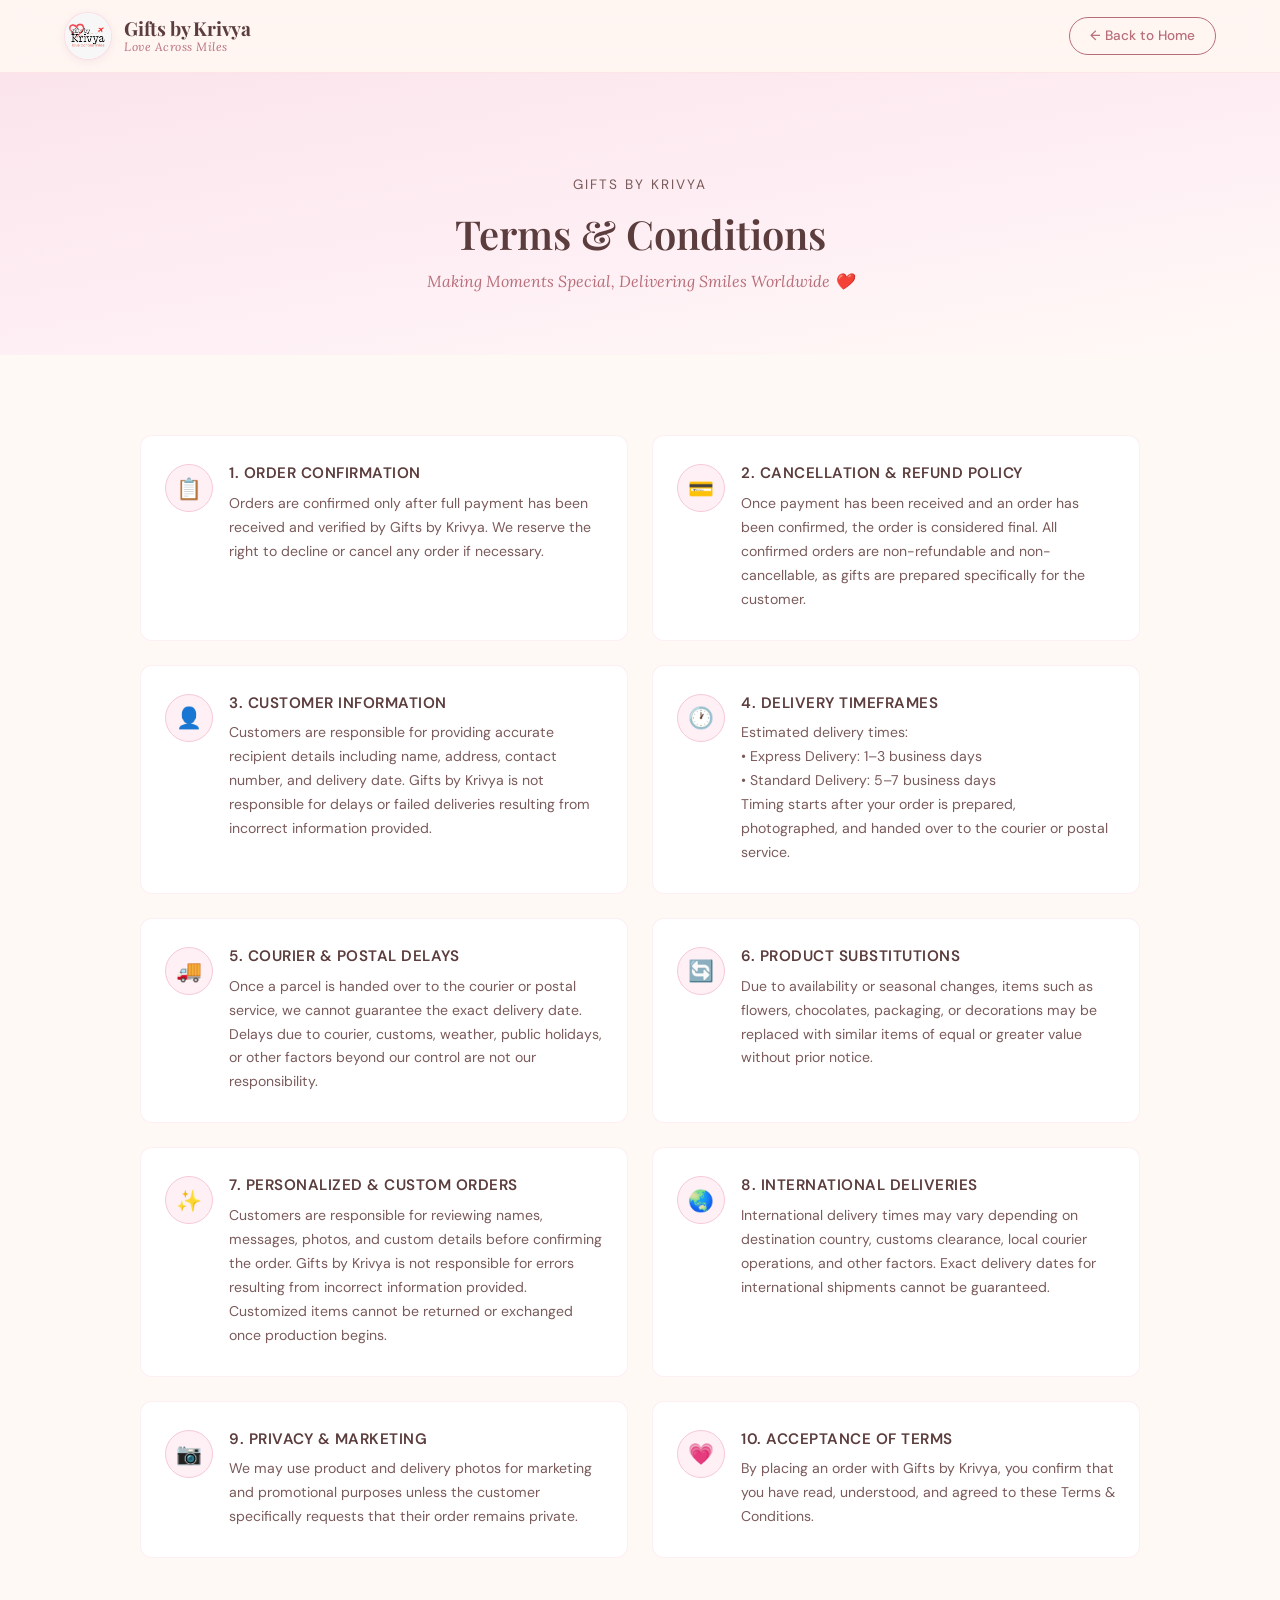
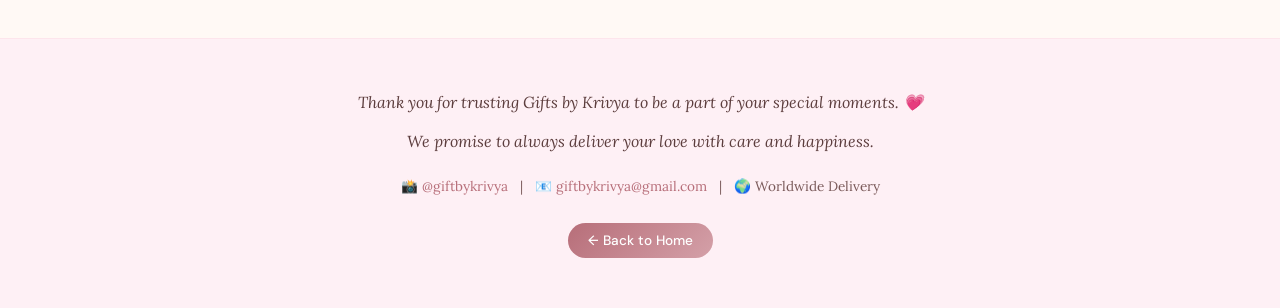
==== terms.html @ b02bd643 "Initial commit" ====
<!DOCTYPE html>
<html lang="en">

<head>
  <meta charset="UTF-8">
  <meta name="viewport" content="width=device-width, initial-scale=1.0">
  <title>Terms & Conditions — Gifts by Krivya</title>
  <meta name="description"
    content="Read the full Terms & Conditions for Gifts by Krivya — order confirmation, cancellation, delivery, substitutions, and more.">

  <!-- Favicon -->
  <link rel="icon" type="image/jpeg" href="images/Logo/giftsbykrivya.jpeg">

  <!-- Stylesheet -->
  <link rel="stylesheet" href="css/style.css">
</head>

<body>

  <!-- ── HEADER (minimal) ── -->
  <header class="site-header" id="site-header">
    <div class="container header-inner">
      <div class="header-brand">
        <img src="images/Logo/giftsbykrivya.jpeg" alt="Gifts by Krivya Logo" class="header-logo"
          style="cursor:pointer;" title="Click to view logo"
          onclick="event.preventDefault(); event.stopPropagation(); openLightbox('images/Logo/giftsbykrivya.jpeg', 'Gifts by Krivya — Love Across Miles', true);">
        <a href="index.html" class="header-brand-text" aria-label="Gifts by Krivya Home">
          <span class="header-brand-name">Gifts by Krivya</span>
          <span class="header-brand-tagline">Love Across Miles</span>
        </a>
      </div>
      <a href="index.html" class="btn btn-outline btn-sm">← Back to Home</a>
    </div>
  </header>


  <!-- ── TERMS PAGE HEADER ── -->
  <div class="terms-page-header">
    <div class="container">
      <p
        style="font-size:0.85rem; color:var(--espresso-light); letter-spacing:2px; text-transform:uppercase; margin-bottom:12px;">
        Gifts by Krivya
      </p>
      <h1>Terms & Conditions</h1>
      <p class="terms-page-sub">Making Moments Special, Delivering Smiles Worldwide ❤️</p>
    </div>
  </div>


  <!-- ── TERMS CONTENT ── -->
  <section class="section-pad" style="background:var(--cream);">
    <div class="container">
      <div class="terms-grid">

        <!-- 1 -->
        <div class="term-card">
          <div class="term-card-icon">📋</div>
          <div class="term-card-content">
            <h4>1. Order Confirmation</h4>
            <p>
              Orders are confirmed only after full payment has been received and verified by Gifts by Krivya.
              We reserve the right to decline or cancel any order if necessary.
            </p>
          </div>
        </div>

        <!-- 2 -->
        <div class="term-card">
          <div class="term-card-icon">💳</div>
          <div class="term-card-content">
            <h4>2. Cancellation & Refund Policy</h4>
            <p>
              Once payment has been received and an order has been confirmed, the order is considered final.
              All confirmed orders are non-refundable and non-cancellable, as gifts are prepared specifically
              for the customer.
            </p>
          </div>
        </div>

        <!-- 3 -->
        <div class="term-card">
          <div class="term-card-icon">👤</div>
          <div class="term-card-content">
            <h4>3. Customer Information</h4>
            <p>
              Customers are responsible for providing accurate recipient details including name, address,
              contact number, and delivery date. Gifts by Krivya is not responsible for delays or failed
              deliveries resulting from incorrect information provided.
            </p>
          </div>
        </div>

        <!-- 4 -->
        <div class="term-card">
          <div class="term-card-icon">🕐</div>
          <div class="term-card-content">
            <h4>4. Delivery Timeframes</h4>
            <p>
              Estimated delivery times:<br>
              • Express Delivery: 1–3 business days<br>
              • Standard Delivery: 5–7 business days<br>
              Timing starts after your order is prepared, photographed, and handed over to the courier or postal
              service.
            </p>
          </div>
        </div>

        <!-- 5 -->
        <div class="term-card">
          <div class="term-card-icon">🚚</div>
          <div class="term-card-content">
            <h4>5. Courier & Postal Delays</h4>
            <p>
              Once a parcel is handed over to the courier or postal service, we cannot guarantee the exact
              delivery date. Delays due to courier, customs, weather, public holidays, or other factors
              beyond our control are not our responsibility.
            </p>
          </div>
        </div>

        <!-- 6 -->
        <div class="term-card">
          <div class="term-card-icon">🔄</div>
          <div class="term-card-content">
            <h4>6. Product Substitutions</h4>
            <p>
              Due to availability or seasonal changes, items such as flowers, chocolates, packaging, or
              decorations may be replaced with similar items of equal or greater value without prior notice.
            </p>
          </div>
        </div>

        <!-- 7 -->
        <div class="term-card">
          <div class="term-card-icon">✨</div>
          <div class="term-card-content">
            <h4>7. Personalized & Custom Orders</h4>
            <p>
              Customers are responsible for reviewing names, messages, photos, and custom details before
              confirming the order. Gifts by Krivya is not responsible for errors resulting from incorrect
              information provided. Customized items cannot be returned or exchanged once production begins.
            </p>
          </div>
        </div>

        <!-- 8 -->
        <div class="term-card">
          <div class="term-card-icon">🌏</div>
          <div class="term-card-content">
            <h4>8. International Deliveries</h4>
            <p>
              International delivery times may vary depending on destination country, customs clearance,
              local courier operations, and other factors. Exact delivery dates for international shipments
              cannot be guaranteed.
            </p>
          </div>
        </div>

        <!-- 9 -->
        <div class="term-card">
          <div class="term-card-icon">📷</div>
          <div class="term-card-content">
            <h4>9. Privacy & Marketing</h4>
            <p>
              We may use product and delivery photos for marketing and promotional purposes unless the
              customer specifically requests that their order remains private.
            </p>
          </div>
        </div>

        <!-- 10 -->
        <div class="term-card">
          <div class="term-card-icon">💗</div>
          <div class="term-card-content">
            <h4>10. Acceptance of Terms</h4>
            <p>
              By placing an order with Gifts by Krivya, you confirm that you have read, understood, and
              agreed to these Terms & Conditions.
            </p>
          </div>
        </div>

      </div>
    </div>
  </section>


  <!-- ── TERMS FOOTER ── -->
  <div class="terms-footer">
    <div class="container">
      <p>Thank you for trusting Gifts by Krivya to be a part of your special moments. 💗</p>
      <p>We promise to always deliver your love with care and happiness.</p>
      <div style="margin-top:20px;">
        <p class="contact-line">
          📸 <a href="https://instagram.com/giftbykrivya" target="_blank" rel="noopener noreferrer">@giftbykrivya</a>
          &nbsp;&nbsp;|&nbsp;&nbsp;
          📧 <a href="mailto:giftbykrivya@gmail.com">giftbykrivya@gmail.com</a>
          &nbsp;&nbsp;|&nbsp;&nbsp;
          🌍 Worldwide Delivery
        </p>
      </div>
      <div style="margin-top:24px;">
        <a href="index.html" class="btn btn-primary btn-sm">← Back to Home</a>
      </div>
    </div>
  </div>

  <!-- LIGHTBOX MODAL -->
  <div class="lightbox" id="lightbox" role="dialog" aria-label="Image preview" onclick="if(event.target===this) closeLightbox();">
    <button class="lightbox-close" aria-label="Close image preview" onclick="closeLightbox()">&times;</button>
    <img id="lightbox-img" src="" alt="">
  </div>

  <!-- Scroll-to-top & sticky header script (minimal) -->
  <script>
    const header = document.querySelector('.site-header');
    window.addEventListener('scroll', () => {
      header.classList.toggle('scrolled', window.scrollY > 20);
    });

    function openLightbox(src, alt, isCircle = false) {
      const lb = document.getElementById('lightbox');
      const img = document.getElementById('lightbox-img');
      if (!lb || !img) return;
      img.src = src;
      img.alt = alt || '';
      if (isCircle || (src && (src.toLowerCase().includes('logo') || src.toLowerCase().includes('giftsbykrivya')))) {
        lb.classList.add('is-circle');
      } else {
        lb.classList.remove('is-circle');
      }
      lb.classList.add('active');
    }

    function closeLightbox() {
      const lb = document.getElementById('lightbox');
      if (lb) {
        lb.classList.remove('active');
        lb.classList.remove('is-circle');
      }
    }

    document.addEventListener('keydown', (e) => {
      if (e.key === 'Escape') closeLightbox();
    });
  </script>
</body>

</html>
---- css/style.css ----
/* ============================================================
   GIFTS BY KRIVYA — STYLE SHEET
   Color Palette:
     Primary Pink:   #F7C9D8
     Light Pink BG:  #FBE4EC
     Cream:          #FFF9F5
     Rose Gold:      #B76E79
     Gold Accent:    #C9A96E
     Charcoal Text:  #3A2E2E
     Espresso:       #5C3D3D
   ============================================================ */

/* ---------- Google Fonts ---------- */
@import url('https://fonts.googleapis.com/css2?family=Playfair+Display:ital,wght@0,400;0,600;0,700;1,400;1,600&family=Cormorant+Garamond:ital,wght@0,400;0,500;0,600;1,400;1,500&family=Lora:ital,wght@0,400;0,500;0,600;1,400&family=DM+Sans:wght@300;400;500;600&display=swap');

/* ---------- CSS Custom Properties ---------- */
:root {
  --pink-primary: #F7C9D8;
  --pink-light: #FBE4EC;
  --pink-softer: #FEF0F5;
  --cream: #FFF9F5;
  --cream-warm: #FFFAF6;
  --rose-gold: #B76E79;
  --rose-gold-light: #D4A0A8;
  --gold: #C9A96E;
  --gold-light: #E0CDA5;
  --charcoal: #3A2E2E;
  --espresso: #5C3D3D;
  --espresso-light: #7A5A5A;
  --white: #FFFFFF;
  --shadow-soft: 0 2px 16px rgba(183, 110, 121, 0.10);
  --shadow-card: 0 4px 24px rgba(183, 110, 121, 0.08);
  --shadow-hover: 0 8px 32px rgba(183, 110, 121, 0.15);
  --radius-sm: 6px;
  --radius-md: 12px;
  --radius-lg: 20px;
  --transition: 0.3s cubic-bezier(0.4, 0, 0.2, 1);
  --font-display: 'Playfair Display', 'Cormorant Garamond', Georgia, serif;
  --font-body: 'DM Sans', 'Segoe UI', Arial, sans-serif;
  --font-accent: 'Lora', Georgia, serif;
  --max-width: 1200px;
}

/* ---------- Reset / Base ---------- */
*,
*::before,
*::after {
  box-sizing: border-box;
  margin: 0;
  padding: 0;
}

html {
  scroll-behavior: smooth;
  font-size: 16px;
}

body {
  font-family: var(--font-body);
  color: var(--charcoal);
  background: #fbd1db;
  line-height: 1.7;
  -webkit-font-smoothing: antialiased;
  overflow-x: hidden;
}

img {
  max-width: 100%;
  height: auto;
  display: block;
}

a {
  color: var(--rose-gold);
  text-decoration: none;
  transition: color var(--transition);
}

a:hover {
  color: var(--espresso);
}

ul {
  list-style: none;
}

h1,
h2,
h3,
h4,
h5 {
  font-family: var(--font-display);
  color: var(--espresso);
  line-height: 1.3;
  font-weight: 600;
}

/* ---------- Utility ---------- */
.container {
  width: 90%;
  max-width: var(--max-width);
  margin: 0 auto;
}

.section-pad {
  padding: 80px 0;
}

.text-center {
  text-align: center;
}

.visually-hidden {
  position: absolute;
  width: 1px;
  height: 1px;
  clip: rect(0, 0, 0, 0);
  overflow: hidden;
}

.section-title {
  font-size: 2rem;
  margin-bottom: 0.5em;
  position: relative;
  display: inline-block;
}

.section-title::after {
  content: '';
  display: block;
  width: 60px;
  height: 3px;
  background: linear-gradient(90deg, var(--rose-gold), var(--gold));
  margin: 12px auto 0;
  border-radius: 2px;
}

.section-subtitle {
  font-family: var(--font-accent);
  font-size: 1.1rem;
  color: var(--espresso-light);
  font-style: italic;
  margin-bottom: 2em;
}

.divider {
  width: 80px;
  height: 1px;
  background: linear-gradient(90deg, transparent, var(--rose-gold-light), transparent);
  margin: 40px auto;
}

/* ---------- Buttons ---------- */
.btn {
  display: inline-flex;
  align-items: center;
  gap: 8px;
  padding: 12px 28px;
  border: none;
  border-radius: 50px;
  font-family: var(--font-body);
  font-size: 0.95rem;
  font-weight: 500;
  cursor: pointer;
  transition: all var(--transition);
  text-decoration: none;
  line-height: 1.4;
}

.btn-primary {
  background: linear-gradient(135deg, var(--rose-gold), var(--rose-gold-light));
  color: var(--white);
}

.btn-primary:hover {
  background: linear-gradient(135deg, var(--espresso), var(--rose-gold));
  color: var(--white);
  transform: translateY(-2px);
  box-shadow: var(--shadow-hover);
}

.btn-outline {
  background: transparent;
  color: var(--rose-gold);
  border: 1.5px solid var(--rose-gold);
}

.btn-outline:hover {
  background: var(--rose-gold);
  color: var(--white);
  transform: translateY(-2px);
}

.btn-gold {
  background: linear-gradient(135deg, var(--gold), var(--gold-light));
  color: var(--espresso);
}

.btn-gold:hover {
  transform: translateY(-2px);
  box-shadow: var(--shadow-hover);
}

.btn-whatsapp {
  background: #25D366;
  color: #fff;
}

.btn-whatsapp:hover {
  background: #1ebe5d;
  color: #fff;
  transform: translateY(-2px);
}

.btn-sm {
  padding: 8px 20px;
  font-size: 0.85rem;
}

.btn-lg {
  padding: 16px 36px;
  font-size: 1.05rem;
}

/* ============================================================
   1. HEADER / NAVIGATION
   ============================================================ */
.site-header {
  position: sticky;
  top: 0;
  z-index: 1000;
  background: rgba(255, 249, 245, 0.92);
  backdrop-filter: blur(12px);
  -webkit-backdrop-filter: blur(12px);
  border-bottom: 1px solid rgba(247, 201, 216, 0.4);
  transition: box-shadow var(--transition);
}

.site-header.scrolled {
  box-shadow: 0 2px 20px rgba(183, 110, 121, 0.10);
}

.header-inner {
  display: flex;
  align-items: center;
  justify-content: space-between;
  padding: 12px 0;
  gap: 16px;
}

.header-brand {
  display: flex;
  align-items: center;
  gap: 12px;
  text-decoration: none;
}

.header-logo {
  width: 48px;
  height: 48px;
  border-radius: 50%;
  object-fit: cover;
  flex-shrink: 0;
  border: 1.5px solid rgba(247, 201, 216, 0.6);
  box-shadow: 0 2px 10px rgba(183, 110, 121, 0.12);
  background: var(--white);
  transition: transform var(--transition), box-shadow var(--transition);
}

.header-brand:hover .header-logo {
  transform: scale(1.05);
  box-shadow: 0 4px 14px rgba(183, 110, 121, 0.22);
}

.header-brand-text {
  display: flex;
  flex-direction: column;
  line-height: 1.2;
}

.header-brand-name {
  font-family: var(--font-display);
  font-size: 1.2rem;
  font-weight: 700;
  color: var(--espresso);
  letter-spacing: -0.2px;
}

.header-brand-tagline {
  font-family: var(--font-accent);
  font-size: 0.75rem;
  color: var(--rose-gold);
  font-style: italic;
  letter-spacing: 0.5px;
}

/* Currency Toggle */
.currency-toggle {
  display: flex;
  align-items: center;
  background: var(--pink-softer);
  border: 1px solid var(--pink-primary);
  border-radius: 50px;
  overflow: hidden;
  font-size: 0.82rem;
}

.currency-toggle button {
  padding: 6px 14px;
  border: none;
  background: transparent;
  font-family: var(--font-body);
  font-size: 0.82rem;
  font-weight: 500;
  color: var(--espresso-light);
  cursor: pointer;
  transition: all var(--transition);
  white-space: nowrap;
}

.currency-toggle button.active {
  background: var(--rose-gold);
  color: var(--white);
  border-radius: 50px;
}

.header-actions {
  display: flex;
  align-items: center;
  gap: 12px;
}

/* Mobile menu toggle */
.mobile-menu-btn {
  display: none;
  background: none;
  border: none;
  font-size: 1.5rem;
  color: var(--espresso);
  cursor: pointer;
  padding: 4px;
}

/* Navigation */
.nav-links {
  display: flex;
  align-items: center;
  gap: 6px;
}

.nav-links a {
  padding: 6px 14px;
  font-size: 0.85rem;
  font-weight: 500;
  color: var(--espresso-light);
  border-radius: 50px;
  transition: all var(--transition);
  white-space: nowrap;
}

.nav-links a:hover,
.nav-links a.active {
  color: var(--rose-gold);
  background: var(--pink-softer);
}

/* ============================================================
   2. HERO — WELCOME
   ============================================================ */
.hero {
  position: relative;
  padding: 100px 0 80px;
  background: linear-gradient(170deg, var(--pink-light) 0%, var(--pink-softer) 40%, var(--cream) 100%);
  overflow: hidden;
}

.hero::before {
  content: '';
  position: absolute;
  top: -60px;
  right: -120px;
  width: 400px;
  height: 400px;
  background: radial-gradient(circle, rgba(247, 201, 216, 0.35) 0%, transparent 70%);
  border-radius: 50%;
  pointer-events: none;
}

.hero::after {
  content: '';
  position: absolute;
  bottom: -40px;
  left: -80px;
  width: 300px;
  height: 300px;
  background: radial-gradient(circle, rgba(201, 169, 110, 0.15) 0%, transparent 70%);
  border-radius: 50%;
  pointer-events: none;
}

.hero-content {
  position: relative;
  z-index: 1;
  max-width: 700px;
}

.hero-badge {
  display: inline-block;
  padding: 6px 18px;
  background: rgba(255, 255, 255, 0.7);
  border: 1px solid var(--pink-primary);
  border-radius: 50px;
  font-family: var(--font-accent);
  font-size: 0.85rem;
  color: var(--rose-gold);
  margin-bottom: 24px;
  letter-spacing: 1px;
}

.hero h1 {
  font-size: 3rem;
  font-weight: 700;
  color: var(--espresso);
  margin-bottom: 20px;
  line-height: 1.2;
}

.hero h1 span {
  background: linear-gradient(135deg, var(--rose-gold), var(--gold));
  -webkit-background-clip: text;
  -webkit-text-fill-color: transparent;
  background-clip: text;
}

.hero p {
  font-size: 1.15rem;
  color: var(--espresso-light);
  margin-bottom: 32px;
  max-width: 560px;
  line-height: 1.8;
}

.hero-buttons {
  display: flex;
  gap: 16px;
  flex-wrap: wrap;
}

.hero-decorative {
  position: absolute;
  right: 5%;
  top: 50%;
  transform: translateY(-50%);
  width: 340px;
  opacity: 0.18;
  pointer-events: none;
}

/* floating hearts decoration */
.floating-hearts {
  position: absolute;
  top: 0;
  left: 0;
  width: 100%;
  height: 100%;
  pointer-events: none;
  overflow: hidden;
}

.floating-hearts span {
  position: absolute;
  font-size: 1.2rem;
  opacity: 0.15;
  animation: float-up 8s ease-in-out infinite;
}

@keyframes float-up {
  0% {
    transform: translateY(100%) rotate(0deg);
    opacity: 0;
  }

  20% {
    opacity: 0.15;
  }

  80% {
    opacity: 0.1;
  }

  100% {
    transform: translateY(-100vh) rotate(360deg);
    opacity: 0;
  }
}

/* ============================================================
   OCCASION SPECIALS (3 Items in a Row)
   ============================================================ */
.occasion-specials {
  background: linear-gradient(180deg, #fff4f6 0%, #fdf0f3 100%);
  position: relative;
}

.occasion-grid {
  display: grid;
  grid-template-columns: repeat(3, 1fr);
  gap: 28px;
  max-width: 1140px;
  margin: 0 auto;
}

@media (max-width: 900px) {
  .occasion-grid {
    grid-template-columns: repeat(auto-fit, minmax(280px, 1fr));
    gap: 20px;
  }
}

.occasion-card {
  background: var(--white);
  border: 1px solid rgba(247, 201, 216, 0.6);
  border-radius: 20px;
  overflow: hidden;
  position: relative;
  transition: transform 0.35s cubic-bezier(0.16, 1, 0.3, 1), box-shadow 0.35s cubic-bezier(0.16, 1, 0.3, 1), border-color 0.35s ease;
  box-shadow: 0 8px 24px rgba(183, 110, 121, 0.08);
  display: flex;
  flex-direction: column;
}

.occasion-card:hover {
  transform: translateY(-8px);
  box-shadow: 0 18px 40px rgba(183, 110, 121, 0.2);
  border-color: var(--pink-primary);
}

.occasion-card-badge {
  position: absolute;
  top: 14px;
  left: 14px;
  background: #B76E79;
  color: #ffffff;
  font-size: 0.65rem;
  font-weight: 700;
  letter-spacing: 0.3px;
  padding: 6px 14px;
  border-radius: 30px;
  z-index: 2;
  box-shadow: 0 4px 14px rgba(183, 110, 121, 0.35);
  display: inline-flex;
  align-items: center;
  gap: 6px;
  border: 1px solid rgba(255, 255, 255, 0.4);
}

.occasion-card-badge .badge-star {
  color: #ffd700;
  font-size: 0.5rem;
  line-height: 1;
  text-shadow: 0 0 6px rgba(255, 215, 0, 0.6);
}

.occasion-card-badge .badge-text {
  color: #ffffff;
  font-family: var(--font-body);
}

.occasion-card-img {
  width: 100%;
  height: 220px;
  background: linear-gradient(135deg, #fff0f3 0%, #fde8ed 100%);
  display: flex;
  align-items: center;
  justify-content: center;
  overflow: hidden;
  position: relative;
}

.occasion-card-img img {
  width: 100%;
  height: 100%;
  object-fit: cover;
  transition: transform 0.45s cubic-bezier(0.16, 1, 0.3, 1);
}

.occasion-card:hover .occasion-card-img img {
  transform: scale(1.06);
}

.occasion-card-body {
  padding: 22px 24px 26px;
  display: flex;
  flex-direction: column;
  flex: 1;
  justify-content: space-between;
}

.occasion-card-name {
  font-family: var(--font-display);
  font-size: 1.25rem;
  font-weight: 700;
  color: var(--espresso);
  margin-bottom: 6px;
  letter-spacing: -0.2px;
}

.occasion-card-desc {
  font-family: var(--font-accent);
  font-size: 0.88rem;
  color: var(--espresso-light);
  font-style: italic;
  margin-bottom: 20px;
  line-height: 1.45;
  flex: 1;
}

.occasion-card .btn {
  width: 100%;
  justify-content: center;
  padding: 11px 16px;
  font-size: 0.88rem;
  font-weight: 600;
  border-radius: var(--radius-sm);
  letter-spacing: 0.2px;
}

/* ============================================================
   3. GIFT MENU
   ============================================================ */
.gift-menu {
  background: var(--cream-warm);
}

.products-grid {
  display: grid;
  grid-template-columns: repeat(auto-fill, minmax(250px, 1fr));
  gap: 22px;
}

@media (min-width: 580px) {
  .products-grid {
    grid-template-columns: repeat(2, 1fr);
    gap: 18px;
  }
}

@media (min-width: 860px) {
  .products-grid {
    grid-template-columns: repeat(3, 1fr);
    gap: 20px;
  }
}

@media (min-width: 1120px) {
  .products-grid {
    grid-template-columns: repeat(4, 1fr);
    gap: 22px;
  }
}

.product-card {
  background: var(--white);
  border: 1px solid rgba(247, 201, 216, 0.45);
  border-radius: 16px;
  overflow: hidden;
  transition: all 0.3s ease;
  display: flex;
  flex-direction: column;
  box-shadow: 0 4px 16px rgba(183, 110, 121, 0.06);
}

.product-card:hover {
  transform: translateY(-5px);
  box-shadow: 0 12px 28px rgba(183, 110, 121, 0.15);
  border-color: var(--pink-primary);
}

.product-card-img-wrap {
  width: 100%;
  height: 185px;
  background: #ffffff;
  display: flex;
  align-items: center;
  justify-content: center;
  overflow: hidden;
  position: relative;
  padding: 14px;
  cursor: pointer;
  border-bottom: 1px solid rgba(247, 201, 216, 0.22);
}

.product-card-img-wrap img {
  width: 100%;
  height: 100%;
  object-fit: contain;
  transition: transform 0.35s ease;
  filter: drop-shadow(0 2px 6px rgba(0, 0, 0, 0.05));
}

.product-card:hover .product-card-img-wrap img {
  transform: scale(1.06);
}

.product-card-img-wrap .placeholder-label {
  font-family: var(--font-accent);
  font-size: 0.85rem;
  color: var(--rose-gold-light);
  text-align: center;
  padding: 16px;
}

.product-card-body {
  padding: 14px 16px 18px;
  flex: 1;
  display: flex;
  flex-direction: column;
  justify-content: space-between;
  text-align: center;
}

.product-card-name {
  font-family: var(--font-display);
  font-size: 1.08rem;
  font-weight: 700;
  color: var(--espresso);
  margin-bottom: 4px;
  line-height: 1.25;
}

.product-card-subtitle {
  font-size: 0.74rem;
  font-weight: 600;
  color: var(--rose-gold);
  background: var(--pink-softer);
  padding: 2px 8px;
  border-radius: 10px;
  display: inline-block;
  margin: 0 auto 4px;
  width: fit-content;
}

.product-card-desc {
  font-family: var(--font-accent);
  font-size: 0.82rem;
  color: var(--espresso-light);
  font-style: italic;
  margin-bottom: 10px;
  line-height: 1.35;
}

.product-card-price {
  font-size: 1.2rem;
  font-weight: 700;
  color: var(--rose-gold);
  margin-bottom: 12px;
  font-family: var(--font-body);
}

.product-card-actions {
  display: flex;
  gap: 6px;
}

.product-card-actions .btn {
  flex: 1;
  padding: 8px 4px;
  font-size: 0.8rem;
  font-weight: 600;
  border-radius: var(--radius-sm);
  display: flex;
  align-items: center;
  justify-content: center;
  text-align: center;
  white-space: nowrap;
}

.btn-label-short {
  display: none;
}

/* ============================================================
   4. GIFT MEANINGS
   ============================================================ */
.gift-meanings {
  background: var(--pink-softer);
}

.meanings-grid {
  display: grid;
  grid-template-columns: repeat(auto-fill, minmax(260px, 1fr));
  gap: 24px;
}

.meaning-card {
  background: var(--white);
  border: 1px solid rgba(247, 201, 216, 0.3);
  border-radius: var(--radius-md);
  padding: 28px 24px;
  text-align: center;
  transition: all var(--transition);
}

.meaning-card:hover {
  transform: translateY(-3px);
  box-shadow: var(--shadow-card);
}

.meaning-card-icon {
  font-size: 2rem;
  margin-bottom: 14px;
}

.meaning-card h4 {
  font-family: var(--font-display);
  font-size: 1.1rem;
  margin-bottom: 10px;
  color: var(--espresso);
}

.meaning-card p {
  font-size: 0.9rem;
  color: var(--espresso-light);
  line-height: 1.7;
}

/* ============================================================
   5. DELIVERY INFO
   ============================================================ */
.delivery-info {
  background: var(--cream);
}

.delivery-list {
  max-width: 700px;
  margin: 0 auto;
}

.delivery-item {
  display: flex;
  align-items: flex-start;
  gap: 16px;
  padding: 18px 0;
  border-bottom: 1px solid rgba(247, 201, 216, 0.3);
}

.delivery-item:last-child {
  border-bottom: none;
}

.delivery-item-icon {
  width: 44px;
  height: 44px;
  border-radius: 50%;
  background: var(--pink-softer);
  display: flex;
  align-items: center;
  justify-content: center;
  font-size: 1.2rem;
  flex-shrink: 0;
  border: 1px solid var(--pink-primary);
}

.delivery-item-text {
  text-align: left;
}

.delivery-item-text h4 {
  font-family: var(--font-body);
  font-size: 0.95rem;
  font-weight: 600;
  color: var(--espresso);
  margin-bottom: 2px;
}

.delivery-item-text p {
  font-size: 0.88rem;
  color: var(--espresso-light);
}

/* ============================================================
   6. DELIVERY GALLERY
   ============================================================ */
.delivery-gallery {
  background: var(--pink-softer);
}

.gallery-grid {
  display: grid;
  grid-template-columns: repeat(auto-fill, minmax(200px, 1fr));
  gap: 16px;
}

.gallery-item {
  aspect-ratio: 1;
  border-radius: var(--radius-md);
  overflow: hidden;
  background: var(--pink-light);
  border: 1px solid rgba(247, 201, 216, 0.3);
  cursor: pointer;
  transition: all var(--transition);
  position: relative;
}

.gallery-item:hover {
  transform: scale(1.03);
  box-shadow: var(--shadow-hover);
}

.gallery-item img {
  width: 100%;
  height: 100%;
  object-fit: cover;
}

.gallery-item .placeholder-label {
  position: absolute;
  inset: 0;
  display: flex;
  align-items: center;
  justify-content: center;
  font-family: var(--font-accent);
  font-size: 0.85rem;
  color: var(--rose-gold-light);
  text-align: center;
  padding: 16px;
}

/* Lightbox */
.lightbox {
  display: none;
  position: fixed;
  inset: 0;
  background: rgba(40, 30, 30, 0.88);
  backdrop-filter: blur(8px);
  -webkit-backdrop-filter: blur(8px);
  z-index: 2000;
  align-items: center;
  justify-content: center;
  padding: 20px;
  cursor: pointer;
}

.lightbox.active {
  display: flex;
}

.lightbox img {
  max-width: 90%;
  max-height: 85vh;
  border-radius: var(--radius-md);
  box-shadow: 0 12px 48px rgba(0, 0, 0, 0.35);
  transition: all 0.3s ease;
}

.lightbox.is-circle img {
  width: min(82vw, 380px);
  height: min(82vw, 380px);
  aspect-ratio: 1/1;
  border-radius: 50%;
  object-fit: cover;
  border: 5px solid var(--white);
  box-shadow: 0 16px 60px rgba(0, 0, 0, 0.5), 0 0 30px rgba(247, 201, 216, 0.4);
  background: var(--white);
}

.lightbox-close {
  position: absolute;
  top: 20px;
  right: 24px;
  font-size: 2rem;
  color: var(--white);
  cursor: pointer;
  background: rgba(255, 255, 255, 0.15);
  border: 1px solid rgba(255, 255, 255, 0.3);
  border-radius: 50%;
  width: 44px;
  height: 44px;
  display: flex;
  align-items: center;
  justify-content: center;
  line-height: 1;
  transition: all var(--transition);
}

.lightbox-close:hover {
  background: rgba(255, 255, 255, 0.35);
  transform: scale(1.1);
}

/* ============================================================
   7. ADVANCE BOOKING
   ============================================================ */
.advance-booking {
  background: var(--cream);
}

.booking-callout {
  max-width: 700px;
  margin: 0 auto;
  background: linear-gradient(135deg, var(--pink-light), var(--pink-softer));
  border: 1.5px solid var(--pink-primary);
  border-radius: var(--radius-lg);
  padding: 40px 36px;
  text-align: center;
  position: relative;
  overflow: hidden;
}

.booking-callout::before {
  content: '🎁';
  position: absolute;
  top: -10px;
  right: -10px;
  font-size: 6rem;
  opacity: 0.08;
}

.booking-callout h3 {
  font-family: var(--font-display);
  font-size: 1.5rem;
  color: var(--espresso);
  margin-bottom: 16px;
}

.booking-callout .offer-highlight {
  font-size: 1.1rem;
  font-weight: 600;
  color: var(--rose-gold);
  margin-bottom: 16px;
}

.booking-callout p {
  font-size: 0.9rem;
  color: var(--espresso-light);
}

.booking-callout .small-print {
  font-size: 0.78rem;
  color: var(--espresso-light);
  margin-top: 16px;
  font-style: italic;
  opacity: 0.8;
}

/* ============================================================
   8. CUSTOM ORDERING
   ============================================================ */
.custom-ordering {
  background: var(--pink-softer);
}

.info-cards {
  display: grid;
  grid-template-columns: repeat(auto-fill, minmax(280px, 1fr));
  gap: 20px;
  max-width: 900px;
  margin: 0 auto;
}

.info-card {
  background: var(--white);
  border: 1px solid rgba(247, 201, 216, 0.3);
  border-radius: var(--radius-md);
  padding: 24px;
  display: flex;
  gap: 14px;
  align-items: flex-start;
}

.info-card-icon {
  font-size: 1.4rem;
  flex-shrink: 0;
  margin-top: 2px;
}

.info-card p {
  font-size: 0.9rem;
  color: var(--espresso-light);
  line-height: 1.7;
}

/* ============================================================
   9. AVAILABILITY / SUBSTITUTION POLICY
   ============================================================ */
.policy-section {
  background: var(--cream);
}

.policy-content {
  max-width: 800px;
  margin: 0 auto;
}

.policy-item {
  padding: 20px 0;
  border-bottom: 1px solid rgba(247, 201, 216, 0.3);
  display: flex;
  gap: 16px;
  align-items: flex-start;
}

.policy-item:last-child {
  border-bottom: none;
}

.policy-item-icon {
  width: 40px;
  height: 40px;
  border-radius: 50%;
  background: var(--pink-softer);
  display: flex;
  align-items: center;
  justify-content: center;
  font-size: 1.1rem;
  flex-shrink: 0;
  border: 1px solid var(--pink-primary);
}

.policy-item p {
  font-size: 0.92rem;
  color: var(--espresso-light);
  line-height: 1.8;
}

/* ============================================================
   10. ORDER FORM
   ============================================================ */
.order-form-section {
  background: var(--pink-softer);
}

.order-form-wrapper {
  max-width: 800px;
  margin: 0 auto;
  background: var(--white);
  border: 1px solid rgba(247, 201, 216, 0.3);
  border-radius: var(--radius-lg);
  padding: 40px 36px;
  box-shadow: var(--shadow-card);
}

.form-section-title {
  font-family: var(--font-display);
  font-size: 1.2rem;
  color: var(--espresso);
  margin-bottom: 20px;
  padding-bottom: 10px;
  border-bottom: 1px solid rgba(247, 201, 216, 0.4);
  display: flex;
  align-items: center;
  gap: 8px;
}

.form-row {
  display: grid;
  grid-template-columns: 1fr 1fr;
  gap: 16px;
  margin-bottom: 16px;
}

.form-row.full {
  grid-template-columns: 1fr;
}

.form-group {
  display: flex;
  flex-direction: column;
}

.form-group label {
  font-size: 0.85rem;
  font-weight: 500;
  color: var(--espresso);
  margin-bottom: 6px;
}

.form-group label .required {
  color: var(--rose-gold);
  margin-left: 2px;
}

.form-group input,
.form-group select,
.form-group textarea {
  padding: 10px 14px;
  border: 1.5px solid rgba(247, 201, 216, 0.5);
  border-radius: var(--radius-sm);
  font-family: var(--font-body);
  font-size: 0.9rem;
  color: var(--charcoal);
  background: var(--cream);
  transition: all var(--transition);
  outline: none;
}

.form-group select {
  appearance: none;
  -webkit-appearance: none;
  -moz-appearance: none;
  background-image: url("data:image/svg+xml,%3Csvg xmlns='http://www.w3.org/2000/svg' width='16' height='16' viewBox='0 0 24 24' fill='none' stroke='%233a2e2e' stroke-width='2.2' stroke-linecap='round' stroke-linejoin='round'%3E%3Cpolyline points='6 9 12 15 18 9'%3E%3C/polyline%3E%3C/svg%3E");
  background-repeat: no-repeat;
  background-position: right 18px center;
  background-size: 15px;
  padding-right: 44px;
  cursor: pointer;
}

.form-group input:focus,
.form-group select:focus,
.form-group textarea:focus {
  border-color: var(--rose-gold);
  box-shadow: 0 0 0 3px rgba(183, 110, 121, 0.1);
  background: var(--white);
}

.form-group textarea {
  resize: vertical;
  min-height: 80px;
}

.form-group .error-msg {
  font-size: 0.78rem;
  color: #c0392b;
  margin-top: 4px;
  display: none;
}

.form-group.has-error input,
.form-group.has-error select,
.form-group.has-error textarea {
  border-color: #c0392b;
}

.form-group.has-error .error-msg {
  display: block;
}

.form-divider {
  height: 1px;
  background: rgba(247, 201, 216, 0.3);
  margin: 28px 0;
}

.form-submit-area {
  text-align: center;
  margin-top: 28px;
}

/* ============================================================
   11. ORDER SUMMARY & PAYMENT
   ============================================================ */
.order-summary-section {
  display: none;
  background: var(--cream);
}

.order-summary-section.visible {
  display: block;
}

.summary-wrapper {
  max-width: 800px;
  margin: 0 auto;
  background: var(--white);
  border: 1px solid rgba(247, 201, 216, 0.3);
  border-radius: var(--radius-lg);
  padding: 36px 32px;
  box-shadow: var(--shadow-card);
}

.summary-group {
  margin-bottom: 24px;
}

.summary-group h4 {
  font-family: var(--font-display);
  font-size: 1.05rem;
  color: var(--espresso);
  margin-bottom: 12px;
  padding-bottom: 8px;
  border-bottom: 1px solid rgba(247, 201, 216, 0.3);
}

.summary-row {
  display: flex;
  justify-content: space-between;
  padding: 6px 0;
  font-size: 0.9rem;
}

.summary-row .label {
  color: var(--espresso-light);
  font-weight: 400;
}

.summary-row .value {
  color: var(--espresso);
  font-weight: 500;
  text-align: right;
  max-width: 60%;
  word-break: break-word;
}

.summary-total {
  font-size: 1.3rem;
  font-weight: 700;
  color: var(--rose-gold);
  text-align: center;
  padding: 16px;
  background: var(--pink-softer);
  border-radius: var(--radius-md);
  margin: 16px 0;
}

.summary-advance-note {
  text-align: center;
  font-size: 0.95rem;
  color: var(--espresso);
  font-weight: 500;
  margin-bottom: 24px;
}

.payment-qr-row {
  display: grid;
  grid-template-columns: 1fr 1fr;
  gap: 20px;
  margin: 24px 0;
}

.qr-card {
  background: var(--pink-softer);
  border: 1px solid var(--pink-primary);
  border-radius: var(--radius-md);
  padding: 20px;
  text-align: center;
}

.qr-card h5 {
  font-family: var(--font-body);
  font-size: 0.9rem;
  font-weight: 600;
  margin-bottom: 12px;
  color: var(--espresso);
}

.qr-card img {
  max-width: 200px;
  margin: 0 auto;
  border-radius: var(--radius-sm);
}

.qr-card .placeholder-label {
  padding: 40px 10px;
  font-family: var(--font-accent);
  color: var(--rose-gold-light);
  font-size: 0.85rem;
}

.payment-form-group {
  margin: 20px 0;
}

.payment-form-group label {
  display: block;
  font-size: 0.85rem;
  font-weight: 500;
  color: var(--espresso);
  margin-bottom: 6px;
}

.payment-form-group input[type="text"],
.payment-form-group input[type="file"] {
  width: 100%;
  padding: 10px 14px;
  border: 1.5px solid rgba(247, 201, 216, 0.5);
  border-radius: var(--radius-sm);
  font-family: var(--font-body);
  font-size: 0.9rem;
  background: var(--cream);
  outline: none;
}

.payment-form-group input:focus {
  border-color: var(--rose-gold);
  box-shadow: 0 0 0 3px rgba(183, 110, 121, 0.1);
}

.payment-actions {
  text-align: center;
  margin-top: 28px;
  display: flex;
  flex-direction: column;
  gap: 12px;
  align-items: center;
}

/* Success message */
.payment-success {
  display: none;
  text-align: center;
  padding: 40px 20px;
  max-width: 600px;
  margin: 0 auto;
}

.payment-success.visible {
  display: block;
}

.payment-success .success-icon {
  font-size: 3.5rem;
  margin-bottom: 16px;
}

.payment-success h3 {
  font-family: var(--font-display);
  font-size: 1.5rem;
  color: var(--espresso);
  margin-bottom: 16px;
}

.payment-success p {
  font-size: 0.95rem;
  color: var(--espresso-light);
  margin-bottom: 10px;
  line-height: 1.8;
}

.payment-success .fallback-links {
  margin-top: 20px;
  display: flex;
  gap: 12px;
  justify-content: center;
  flex-wrap: wrap;
}

/* ============================================================
   12. CHANGES AFTER ORDER
   ============================================================ */
.changes-notice {
  background: var(--cream);
}

.notice-box {
  max-width: 700px;
  margin: 0 auto;
  background: var(--white);
  border-left: 4px solid var(--gold);
  border-radius: 0 var(--radius-md) var(--radius-md) 0;
  padding: 28px 28px;
}

.notice-box p {
  font-size: 0.92rem;
  color: var(--espresso-light);
  line-height: 1.8;
}

/* ============================================================
   13. TERMS (inline preview + separate page)
   ============================================================ */
.terms-preview {
  background: var(--pink-softer);
}

.terms-preview .btn {
  margin-top: 12px;
}

/* Terms page */
.terms-page-header {
  background: linear-gradient(170deg, var(--pink-light) 0%, var(--pink-softer) 60%, var(--cream) 100%);
  padding: 100px 0 60px;
  text-align: center;
}

.terms-page-header h1 {
  font-size: 2.5rem;
  margin-bottom: 8px;
}

.terms-page-header .terms-page-sub {
  font-family: var(--font-accent);
  font-style: italic;
  color: var(--rose-gold);
  font-size: 1rem;
}

.terms-grid {
  display: grid;
  grid-template-columns: 1fr 1fr;
  gap: 24px;
  max-width: 1000px;
  margin: 0 auto;
}

.term-card {
  background: var(--white);
  border: 1px solid rgba(247, 201, 216, 0.3);
  border-radius: var(--radius-md);
  padding: 28px 24px;
  display: flex;
  gap: 16px;
  align-items: flex-start;
  transition: all var(--transition);
}

.term-card:hover {
  box-shadow: var(--shadow-card);
  transform: translateY(-2px);
}

.term-card-icon {
  width: 48px;
  height: 48px;
  border-radius: 50%;
  background: var(--pink-softer);
  display: flex;
  align-items: center;
  justify-content: center;
  font-size: 1.3rem;
  flex-shrink: 0;
  border: 1px solid var(--pink-primary);
}

.term-card-content h4 {
  font-family: var(--font-body);
  font-size: 0.95rem;
  font-weight: 600;
  color: var(--espresso);
  margin-bottom: 8px;
  text-transform: uppercase;
  letter-spacing: 0.5px;
}

.term-card-content p {
  font-size: 0.88rem;
  color: var(--espresso-light);
  line-height: 1.7;
}

.terms-footer {
  text-align: center;
  padding: 50px 0;
  background: var(--pink-softer);
  border-top: 1px solid rgba(247, 201, 216, 0.3);
}

.terms-footer p {
  font-family: var(--font-accent);
  font-style: italic;
  color: var(--espresso);
  font-size: 1rem;
  margin-bottom: 12px;
}

.terms-footer .contact-line {
  font-size: 0.85rem;
  color: var(--espresso-light);
  font-style: normal;
}

.terms-footer .contact-line a {
  color: var(--rose-gold);
}

/* ============================================================
   14. CUSTOMER REVIEWS
   ============================================================ */
.reviews-section {
  background: var(--pink-softer);
}

.reviews-grid {
  display: grid;
  grid-template-columns: repeat(auto-fill, minmax(300px, 1fr));
  gap: 24px;
  margin-bottom: 32px;
}

.review-card {
  background: var(--white);
  border: 1px solid rgba(247, 201, 216, 0.3);
  border-radius: var(--radius-md);
  padding: 28px 24px;
  position: relative;
}

.review-card::before {
  content: '"';
  font-family: var(--font-display);
  font-size: 4rem;
  color: var(--pink-primary);
  position: absolute;
  top: 8px;
  left: 16px;
  line-height: 1;
  opacity: 0.5;
}

.review-stars {
  color: var(--gold);
  font-size: 0.95rem;
  margin-bottom: 12px;
  letter-spacing: 2px;
}

.review-text {
  font-size: 0.92rem;
  color: var(--espresso-light);
  line-height: 1.7;
  margin-bottom: 16px;
  font-style: italic;
  padding-left: 8px;
}

.review-author {
  font-size: 0.85rem;
  font-weight: 600;
  color: var(--espresso);
}

.review-note {
  font-size: 0.75rem;
  color: var(--rose-gold-light);
  font-style: italic;
}

/* ============================================================
   15. FOOTER
   ============================================================ */
.site-footer {
  background: var(--espresso);
  color: rgba(255, 255, 255, 0.8);
  padding: 60px 0 30px;
}

.footer-cta {
  text-align: center;
  margin-bottom: 40px;
}

.footer-cta h2 {
  font-family: var(--font-display);
  font-size: 1.8rem;
  color: var(--white);
  margin-bottom: 20px;
}

.footer-cta-buttons {
  display: flex;
  gap: 16px;
  justify-content: center;
  flex-wrap: wrap;
}

.footer-info {
  display: flex;
  justify-content: center;
  gap: 40px;
  flex-wrap: wrap;
  padding-top: 30px;
  border-top: 1px solid rgba(255, 255, 255, 0.1);
  margin-bottom: 30px;
}

.footer-info-item {
  display: flex;
  align-items: center;
  gap: 8px;
  font-size: 0.88rem;
}

.footer-info-item a {
  color: rgba(255, 255, 255, 0.8);
}

.footer-info-item a:hover {
  color: var(--pink-primary);
}

.footer-bottom {
  text-align: center;
  font-size: 0.78rem;
  color: rgba(255, 255, 255, 0.4);
  padding-top: 20px;
  border-top: 1px solid rgba(255, 255, 255, 0.05);
}

/* ============================================================
   ANIMATIONS
   ============================================================ */
.fade-in {
  opacity: 0;
  transform: translateY(24px);
  transition: opacity 0.6s ease, transform 0.6s ease;
}

.fade-in.visible {
  opacity: 1;
  transform: translateY(0);
}

/* ============================================================
   RESPONSIVE
   ============================================================ */

/* Tablets */
@media (max-width: 1024px) {
  .nav-links {
    display: none;
  }

  .mobile-menu-btn {
    display: block;
  }

  .hero h1 {
    font-size: 2.4rem;
  }

  .hero-decorative {
    display: none;
  }

  .terms-grid {
    grid-template-columns: 1fr;
  }
}

/* Mobile */
@media (max-width: 768px) {
  .section-pad {
    padding: 35px 0;
  }

  .section-title {
    font-size: 1.3rem;
  }

  .section-subtitle {
    font-size: 0.85rem;
    margin-bottom: 1.2em;
  }

  /* ── Header ── */
  .header-inner {
    flex-wrap: wrap;
    padding: 6px 0;
    gap: 8px;
  }

  .header-logo {
    width: 32px;
    height: 32px;
  }

  .header-brand-name {
    font-size: 0.85rem;
  }

  .header-brand-tagline {
    font-size: 0.62rem;
  }

  .currency-toggle button {
    padding: 3px 8px;
    font-size: 0.7rem;
  }

  #header-cta {
    padding: 5px 12px;
    font-size: 0.75rem;
  }

  /* ── Hero ── */
  .hero {
    padding: 50px 0 35px;
  }

  .hero h1 {
    font-size: 1.6rem;
  }

  .hero p {
    font-size: 0.88rem;
  }

  .hero-buttons {
    flex-direction: column;
  }

  .hero-buttons .btn {
    width: 100%;
    justify-content: center;
  }

  /* ── Gift Menu — compact 2-column cards ── */
  .products-grid {
    grid-template-columns: repeat(2, 1fr);
    gap: 10px;
  }

  .product-card-img-wrap {
    height: 110px;
    padding: 6px;
  }

  .product-card-body {
    padding: 8px 10px 10px;
  }

  .product-card-name {
    font-size: 0.78rem;
    margin-bottom: 2px;
  }

  .product-card-subtitle {
    font-size: 0.62rem;
    padding: 1px 5px;
  }

  .product-card-desc {
    font-size: 0.68rem;
    margin-bottom: 6px;
    display: -webkit-box;
    -webkit-line-clamp: 2;
    -webkit-box-orient: vertical;
    overflow: hidden;
  }

  .product-card-price {
    font-size: 0.88rem;
    margin-bottom: 6px;
  }

  .product-card-actions {
    gap: 4px;
  }

  /* Hide the per-card Enquire button on mobile — replaced by the
     floating multi-select enquiry flow added in a later pass */
  .product-card-actions .btn-outline {
    display: none;
  }

  .product-card-actions .btn-primary {
    padding: 7px 4px;
    font-size: 0.72rem;
  }

  .btn-label-full {
    display: none;
  }

  .btn-label-short {
    display: inline;
  }

  /* ── Occasion Specials — same compact 2-column treatment ── */
  .occasion-grid {
    grid-template-columns: repeat(2, 1fr);
    gap: 10px;
  }

  .occasion-card-img {
    height: 120px;
  }

  .occasion-card-badge {
    padding: 4px 10px;
    font-size: 0.55rem;
    top: 8px;
    left: 8px;
  }

  .occasion-card-body {
    padding: 12px 14px 14px;
  }

  .occasion-card-name {
    font-size: 0.85rem;
    margin-bottom: 3px;
  }

  .occasion-card-desc {
    font-size: 0.72rem;
    margin-bottom: 10px;
    display: -webkit-box;
    -webkit-line-clamp: 2;
    -webkit-box-orient: vertical;
    overflow: hidden;
  }

  .occasion-card .btn {
    padding: 8px 12px;
    font-size: 0.75rem;
  }

  /* ── Gift Meanings — compact 2-column ── */
  .meanings-grid {
    grid-template-columns: repeat(2, 1fr);
    gap: 10px;
  }

  .meaning-card {
    padding: 14px 12px;
  }

  .meaning-card-icon {
    font-size: 1.3rem;
    margin-bottom: 8px;
  }

  .meaning-card h4 {
    font-size: 0.82rem;
    margin-bottom: 6px;
  }

  .meaning-card p {
    font-size: 0.75rem;
    line-height: 1.5;
  }

  /* ── Gallery ── */
  .gallery-grid {
    grid-template-columns: repeat(2, 1fr);
  }

  /* ── Order form ── */
  .form-row {
    grid-template-columns: 1fr;
  }

  .order-form-wrapper {
    padding: 18px 14px;
  }

  .payment-qr-row {
    grid-template-columns: 1fr;
  }

  .summary-wrapper {
    padding: 18px 14px;
  }

  /* ── Reviews / Footer / Info ── */
  .reviews-grid {
    grid-template-columns: 1fr;
  }

  .footer-info {
    gap: 20px;
    flex-direction: column;
    align-items: center;
  }

  .info-cards {
    grid-template-columns: 1fr;
  }

  /* ── Floating buttons — slightly smaller on mobile ── */
  .checkout-badge {
    width: 46px;
    height: 46px;
    bottom: 74px;
    right: 16px;
  }

  .scroll-top-btn {
    width: 38px;
    height: 38px;
    bottom: 20px;
    right: 16px;
  }
}

@media (max-width: 375px) {
  .hero h1 {
    font-size: 1.4rem;
  }

  .products-grid {
    gap: 6px;
  }

  .product-card-img-wrap {
    height: 90px;
  }

  .booking-callout {
    padding: 28px 20px;
  }

  .notice-box {
    padding: 20px 16px;
  }
}

/* Mobile menu (overlay) */
.mobile-nav {
  display: none;
  position: fixed;
  inset: 0;
  z-index: 999;
  background: rgba(255, 249, 245, 0.97);
  backdrop-filter: blur(10px);
  flex-direction: column;
  align-items: center;
  justify-content: center;
  gap: 20px;
}

.mobile-nav.open {
  display: flex;
}

.mobile-nav a {
  font-family: var(--font-display);
  font-size: 1.3rem;
  color: var(--espresso);
  padding: 10px 20px;
}

.mobile-nav a:hover {
  color: var(--rose-gold);
}

.mobile-nav-close {
  position: absolute;
  top: 20px;
  right: 20px;
  background: none;
  border: none;
  font-size: 1.8rem;
  color: var(--espresso);
  cursor: pointer;
}

/* Scroll-to-top */
.scroll-top-btn {
  position: fixed;
  bottom: 24px;
  right: 24px;
  width: 44px;
  height: 44px;
  border-radius: 50%;
  background: var(--rose-gold);
  color: var(--white);
  border: none;
  font-size: 1.2rem;
  cursor: pointer;
  display: none;
  align-items: center;
  justify-content: center;
  box-shadow: var(--shadow-card);
  transition: all var(--transition);
  z-index: 500;
}

.scroll-top-btn.visible {
  display: flex;
}

.scroll-top-btn:hover {
  background: var(--espresso);
  transform: translateY(-2px);
}

/* ============================================================
   MOBILE MULTI-SELECT ENQUIRY (styles only — behavior added
   separately in js/script.js)
   ============================================================ */
.product-card.enquiry-selected {
  border: 2px solid var(--rose-gold);
  box-shadow: 0 8px 20px rgba(183, 110, 121, 0.25);
}

.product-card.enquiry-selected::after {
  content: "✓";
  position: absolute;
  top: 8px;
  right: 8px;
  width: 22px;
  height: 22px;
  border-radius: 50%;
  background: var(--rose-gold);
  color: #fff;
  font-size: 0.75rem;
  font-weight: 700;
  display: flex;
  align-items: center;
  justify-content: center;
  z-index: 3;
}

/* product-card needs relative positioning for the checkmark above to place correctly */
.product-card {
  position: relative;
}

.mobile-enquiry-fab {
  position: fixed;
  bottom: 80px;
  left: 24px;
  display: none;
  align-items: center;
  gap: 6px;
  padding: 10px 16px;
  border-radius: 30px;
  background: var(--espresso);
  color: #fff;
  border: none;
  cursor: pointer;
  box-shadow: var(--shadow-hover);
  z-index: 500;
  font-family: var(--font-body);
  font-size: 0.8rem;
  font-weight: 600;
}

.mobile-enquiry-fab.visible {
  display: flex;
}

.mobile-enquiry-fab .icon {
  font-size: 1rem;
}

.mobile-enquiry-fab .fab-count {
  background: var(--rose-gold);
  color: #fff;
  font-size: 0.7rem;
  font-weight: 700;
  width: 20px;
  height: 20px;
  border-radius: 50%;
  display: flex;
  align-items: center;
  justify-content: center;
}

@media (min-width: 769px) {

  /* Desktop must never show the mobile enquiry FAB or selection state,
     even if JS logic has an edge case — CSS enforces it as a hard rule */
  .mobile-enquiry-fab {
    display: none !important;
  }

  .product-card.enquiry-selected {
    border: 1px solid rgba(247, 201, 216, 0.45);
    box-shadow: 0 4px 16px rgba(183, 110, 121, 0.06);
  }

  .product-card.enquiry-selected::after {
    display: none;
  }
}

/* ============================================================
   CHECKOUT BADGE (floating cart icon)
   ============================================================ */
.checkout-badge {
  position: fixed;
  bottom: 80px;
  right: 24px;
  width: 52px;
  height: 52px;
  border-radius: 50%;
  background: var(--rose-gold);
  color: var(--white);
  border: none;
  font-size: 1.3rem;
  cursor: pointer;
  display: none;
  align-items: center;
  justify-content: center;
  box-shadow: var(--shadow-hover);
  transition: all var(--transition);
  z-index: 500;
}

.checkout-badge.visible {
  display: flex;
}

.checkout-badge:hover {
  background: var(--espresso);
  transform: translateY(-2px);
}

.checkout-badge .icon {
  font-size: 1.3rem;
}

.checkout-badge .count {
  position: absolute;
  top: -4px;
  right: -4px;
  background: #c0392b;
  color: white;
  font-size: 0.7rem;
  font-weight: 700;
  width: 22px;
  height: 22px;
  border-radius: 50%;
  display: flex;
  align-items: center;
  justify-content: center;
  border: 2px solid white;
}

/* ============================================================
   TRACK ORDER SECTION
   ============================================================ */
.track-order-wrapper {
  max-width: 600px;
  margin: 0 auto;
}

.track-order-wrapper form {
  display: flex;
  gap: 12px;
  max-width: 500px;
  margin: 0 auto;
}

.track-order-wrapper input[type="text"] {
  flex: 1;
  padding: 12px 16px;
  border: 1.5px solid rgba(247, 201, 216, 0.5);
  border-radius: var(--radius-sm);
  font-family: var(--font-body);
  font-size: 0.95rem;
  background: var(--white);
  outline: none;
  transition: all var(--transition);
}

.track-order-wrapper input[type="text"]:focus {
  border-color: var(--rose-gold);
  box-shadow: 0 0 0 3px rgba(183, 110, 121, 0.1);
}

/* ============================================================
   CART SUMMARY in order form
   ============================================================ */
.cart-summary-container {
  background: var(--cream);
  border: 1px solid rgba(247, 201, 216, 0.3);
  border-radius: var(--radius-sm);
  padding: 16px;
  min-height: 60px;
}

/* ============================================================
   FRANCHISE SECTION
   ============================================================ */
.franchise-section {
  background: var(--cream);
}

.franchise-wrapper {
  max-width: 600px;
  margin: 0 auto;
}

/* ============================================================
   CART DRAWER — open state
   ============================================================ */
#cart-drawer.active {
  right: 0 !important;
}

#cart-drawer-overlay.active {
  display: block !important;
}

/* ============================================================
   TOAST NOTIFICATIONS
   ============================================================ */
.toast {
  background: var(--white);
  color: var(--espresso);
  padding: 14px 20px;
  border-radius: 10px;
  box-shadow: 0 8px 24px rgba(0, 0, 0, 0.15);
  border-left: 4px solid var(--rose-gold);
  font-size: 0.9rem;
  max-width: 320px;
  display: flex;
  align-items: center;
  gap: 10px;
  animation: toastIn 0.3s ease forwards;
}

.toast.error {
  border-left-color: #c0392b;
}

.toast.fade-out {
  animation: toastOut 0.3s ease forwards;
}

@keyframes toastIn {
  from {
    opacity: 0;
    transform: translateX(40px);
  }

  to {
    opacity: 1;
    transform: translateX(0);
  }
}

@keyframes toastOut {
  from {
    opacity: 1;
    transform: translateX(0);
  }

  to {
    opacity: 0;
    transform: translateX(40px);
  }
}

#map-picker-container .leaflet-container {
  width: 100%;
  height: 100%;
  font-family: inherit;
}

/* ============================================================
   ORDER FORM — checkbox row + subsection headings
   ============================================================ */
.checkbox-row {
  display: flex;
  align-items: center;
  gap: 10px;
  padding: 10px 0;
  border-top: 1px solid rgba(247, 201, 216, 0.4);
  margin-top: 4px;
}

.checkbox-row input[type="checkbox"] {
  width: 18px;
  height: 18px;
  flex-shrink: 0;
  accent-color: var(--rose-gold);
  cursor: pointer;
}

.checkbox-row label {
  margin: 0;
  cursor: pointer;
  font-size: 0.92rem;
  color: var(--espresso);
}

.form-subsection-title {
  font-family: var(--font-body);
  font-size: 0.9rem;
  font-weight: 600;
  color: var(--espresso);
  margin: 8px 0 4px;
  padding-top: 12px;
  border-top: 1px solid rgba(247, 201, 216, 0.4);
}

.optional-tag {
  font-weight: 400;
  font-size: 0.78rem;
  color: var(--espresso-light);
  margin-left: 6px;
}

/* ============================================================
   SECURITY & ANTI-SPAM (Honeypot) & UPLOAD PREVIEW
   ============================================================ */
.hp-trap {
  display: none !important;
  opacity: 0 !important;
  position: absolute !important;
  top: -9999px !important;
  left: -9999px !important;
  height: 0 !important;
  width: 0 !important;
  z-index: -1 !important;
  pointer-events: none !important;
}

.screenshot-preview-wrapper {
  margin-top: 10px;
  display: none;
  align-items: center;
  gap: 12px;
  background: var(--cream);
  padding: 10px 14px;
  border-radius: 8px;
  border: 1px solid var(--pink-primary);
}

.screenshot-preview-thumb {
  width: 50px;
  height: 50px;
  border-radius: 6px;
  object-fit: cover;
  border: 1px solid var(--rose-gold);
}

.screenshot-preview-meta {
  flex: 1;
  font-size: 0.82rem;
  color: var(--espresso);
}

.screenshot-preview-remove {
  background: none;
  border: none;
  color: #c0392b;
  font-size: 0.85rem;
  font-weight: 600;
  cursor: pointer;
  padding: 4px 8px;
}
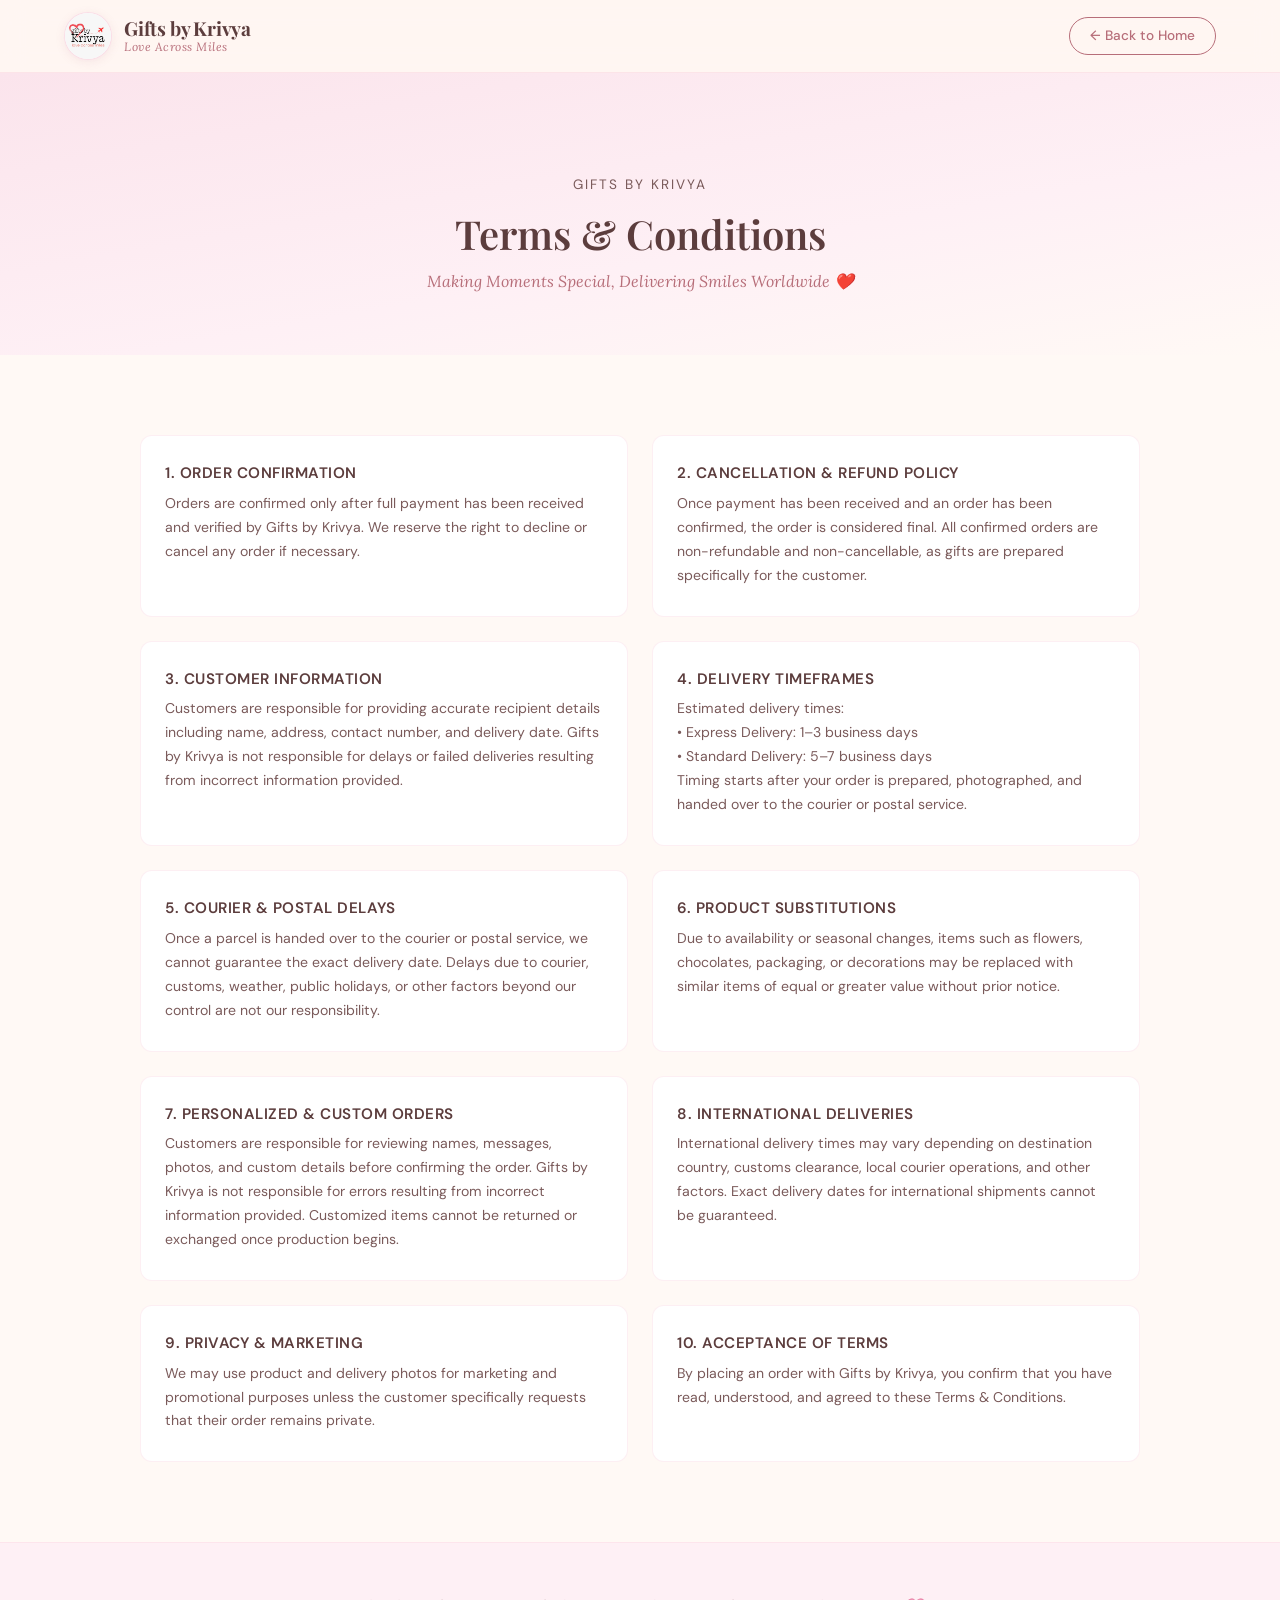
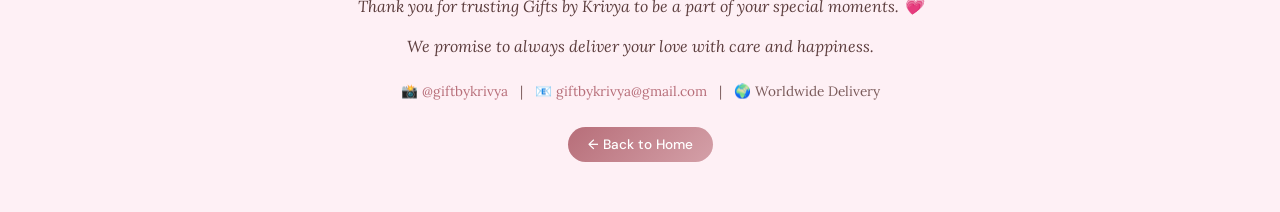
==== commit 2ccf0943: "Update style, script, index, and terms" ====
--- a/terms.html
+++ b/terms.html
@@ -21,8 +21,8 @@
   <header class="site-header" id="site-header">
     <div class="container header-inner">
       <div class="header-brand">
-        <img src="images/Logo/giftsbykrivya.jpeg" alt="Gifts by Krivya Logo" class="header-logo"
-          style="cursor:pointer;" title="Click to view logo"
+        <img src="images/Logo/giftsbykrivya.jpeg" alt="Gifts by Krivya Logo" class="header-logo" style="cursor:pointer;"
+          title="Click to view logo"
           onclick="event.preventDefault(); event.stopPropagation(); openLightbox('images/Logo/giftsbykrivya.jpeg', 'Gifts by Krivya — Love Across Miles', true);">
         <a href="index.html" class="header-brand-text" aria-label="Gifts by Krivya Home">
           <span class="header-brand-name">Gifts by Krivya</span>
@@ -54,7 +54,6 @@
 
         <!-- 1 -->
         <div class="term-card">
-          <div class="term-card-icon">📋</div>
           <div class="term-card-content">
             <h4>1. Order Confirmation</h4>
             <p>
@@ -66,7 +65,7 @@
 
         <!-- 2 -->
         <div class="term-card">
-          <div class="term-card-icon">💳</div>
+
           <div class="term-card-content">
             <h4>2. Cancellation & Refund Policy</h4>
             <p>
@@ -79,7 +78,6 @@
 
         <!-- 3 -->
         <div class="term-card">
-          <div class="term-card-icon">👤</div>
           <div class="term-card-content">
             <h4>3. Customer Information</h4>
             <p>
@@ -92,7 +90,6 @@
 
         <!-- 4 -->
         <div class="term-card">
-          <div class="term-card-icon">🕐</div>
           <div class="term-card-content">
             <h4>4. Delivery Timeframes</h4>
             <p>
@@ -107,7 +104,6 @@
 
         <!-- 5 -->
         <div class="term-card">
-          <div class="term-card-icon">🚚</div>
           <div class="term-card-content">
             <h4>5. Courier & Postal Delays</h4>
             <p>
@@ -120,7 +116,6 @@
 
         <!-- 6 -->
         <div class="term-card">
-          <div class="term-card-icon">🔄</div>
           <div class="term-card-content">
             <h4>6. Product Substitutions</h4>
             <p>
@@ -132,7 +127,6 @@
 
         <!-- 7 -->
         <div class="term-card">
-          <div class="term-card-icon">✨</div>
           <div class="term-card-content">
             <h4>7. Personalized & Custom Orders</h4>
             <p>
@@ -145,7 +139,6 @@
 
         <!-- 8 -->
         <div class="term-card">
-          <div class="term-card-icon">🌏</div>
           <div class="term-card-content">
             <h4>8. International Deliveries</h4>
             <p>
@@ -158,7 +151,6 @@
 
         <!-- 9 -->
         <div class="term-card">
-          <div class="term-card-icon">📷</div>
           <div class="term-card-content">
             <h4>9. Privacy & Marketing</h4>
             <p>
@@ -170,7 +162,6 @@
 
         <!-- 10 -->
         <div class="term-card">
-          <div class="term-card-icon">💗</div>
           <div class="term-card-content">
             <h4>10. Acceptance of Terms</h4>
             <p>
@@ -206,7 +197,8 @@
   </div>
 
   <!-- LIGHTBOX MODAL -->
-  <div class="lightbox" id="lightbox" role="dialog" aria-label="Image preview" onclick="if(event.target===this) closeLightbox();">
+  <div class="lightbox" id="lightbox" role="dialog" aria-label="Image preview"
+    onclick="if(event.target===this) closeLightbox();">
     <button class="lightbox-close" aria-label="Close image preview" onclick="closeLightbox()">&times;</button>
     <img id="lightbox-img" src="" alt="">
   </div>
--- a/css/style.css
+++ b/css/style.css
@@ -510,6 +510,35 @@
   margin: 0 auto;
 }
 
+.occasion-coming-soon {
+  grid-column: 1 / -1;
+  text-align: center;
+  padding: 50px 24px;
+  background: var(--white);
+  border-radius: var(--radius-lg);
+  box-shadow: var(--shadow-soft);
+}
+
+.occasion-coming-soon-icon {
+  display: block;
+  font-size: 2.4rem;
+  margin-bottom: 14px;
+}
+
+.occasion-coming-soon h3 {
+  font-family: var(--font-heading);
+  color: var(--espresso);
+  font-size: 1.3rem;
+  margin-bottom: 8px;
+}
+
+.occasion-coming-soon p {
+  color: var(--espresso-light);
+  font-size: 0.95rem;
+  max-width: 380px;
+  margin: 0 auto;
+}
+
 @media (max-width: 900px) {
   .occasion-grid {
     grid-template-columns: repeat(auto-fit, minmax(280px, 1fr));
@@ -1585,6 +1614,11 @@
   border-radius: var(--radius-md);
   padding: 28px 24px;
   position: relative;
+  display: flex;
+  flex-direction: column;
+  justify-content: center;
+  align-items: center;
+  text-align: center;
 }
 
 .review-card::before {
@@ -2003,7 +2037,7 @@
   display: none;
   position: fixed;
   inset: 0;
-  z-index: 999;
+  z-index: 1010;
   background: rgba(255, 249, 245, 0.97);
   backdrop-filter: blur(10px);
   flex-direction: column;
@@ -2426,4 +2460,4 @@
   font-weight: 600;
   cursor: pointer;
   padding: 4px 8px;
-}+}
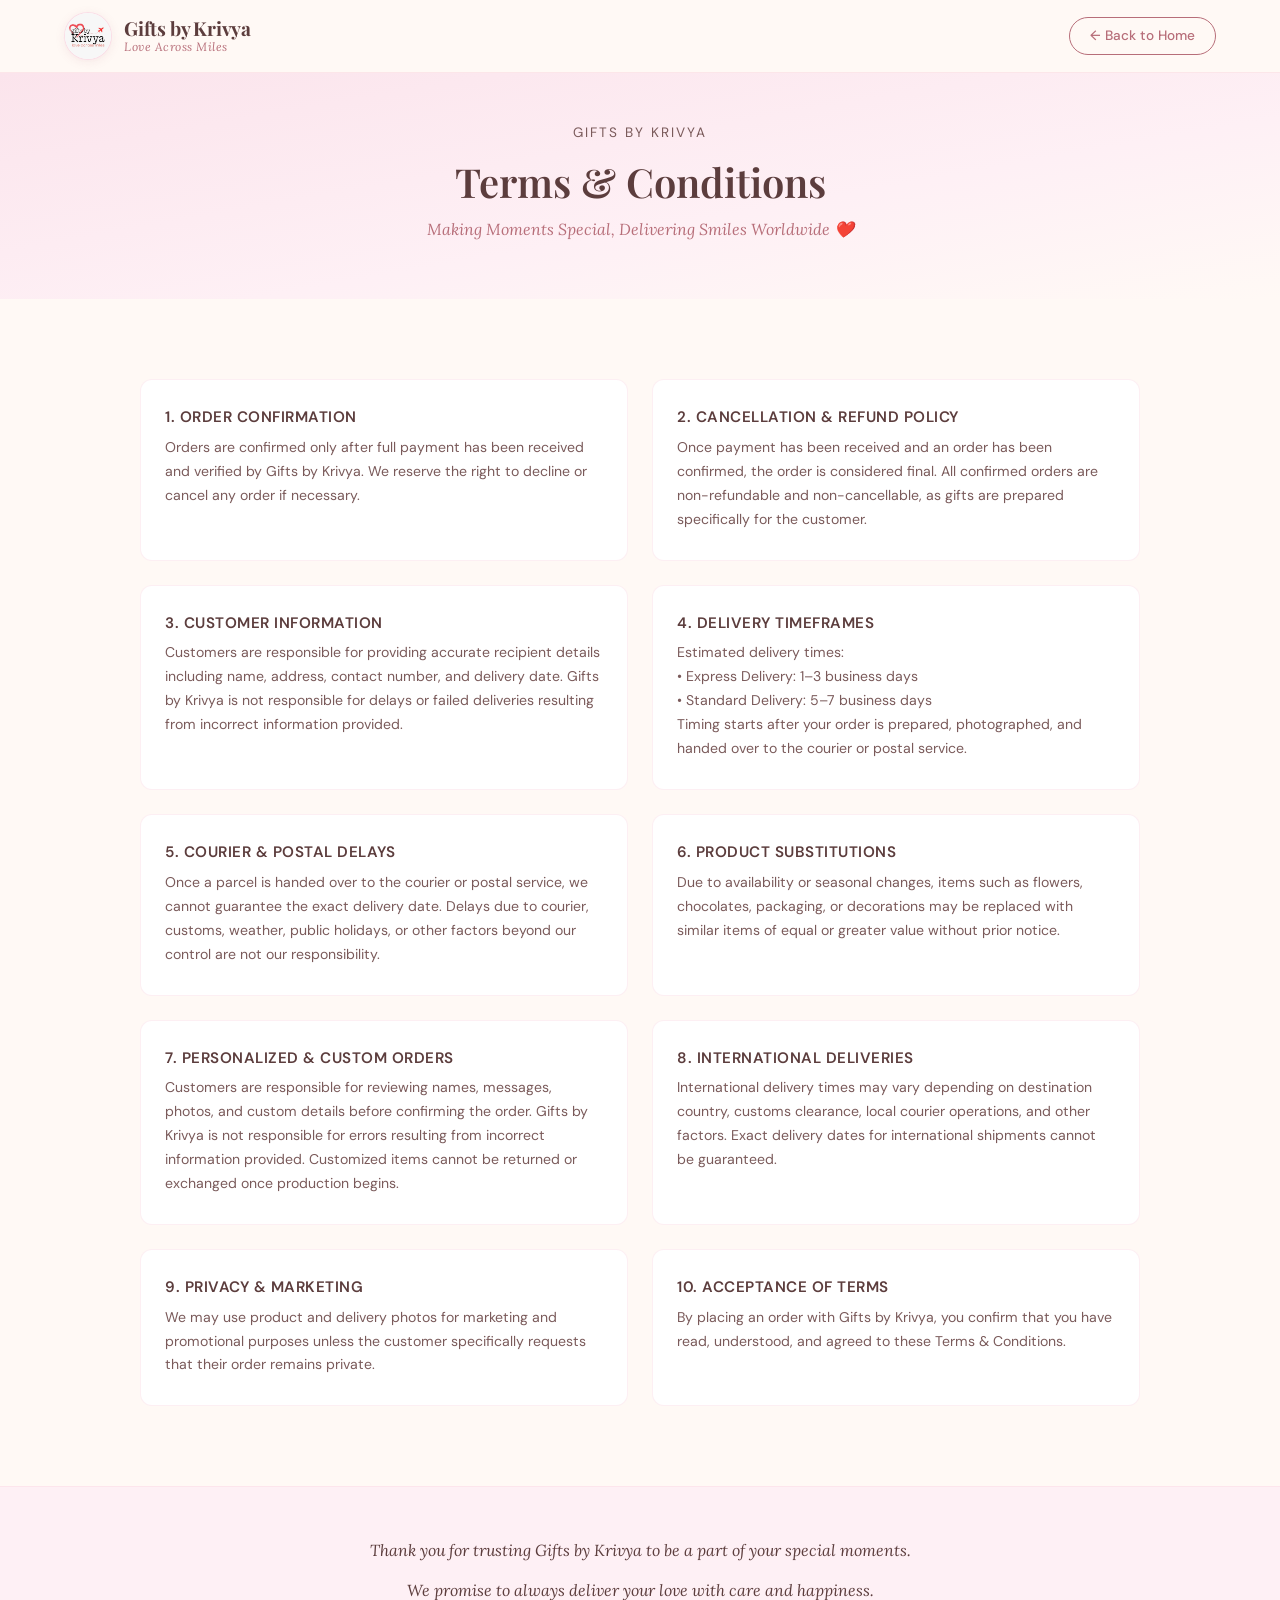
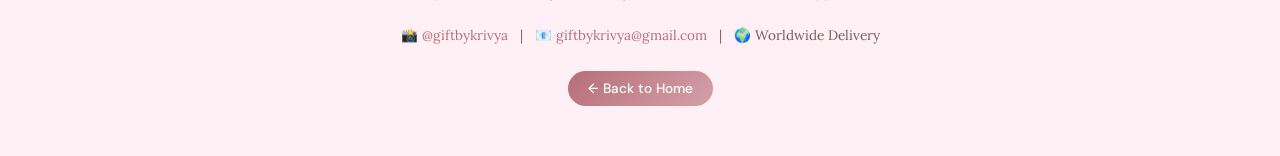
==== commit 0da099a2: "Update script, style, and index files" ====
--- a/terms.html
+++ b/terms.html
@@ -179,7 +179,7 @@
   <!-- ── TERMS FOOTER ── -->
   <div class="terms-footer">
     <div class="container">
-      <p>Thank you for trusting Gifts by Krivya to be a part of your special moments. 💗</p>
+      <p>Thank you for trusting Gifts by Krivya to be a part of your special moments.</p>
       <p>We promise to always deliver your love with care and happiness.</p>
       <div style="margin-top:20px;">
         <p class="contact-line">
--- a/css/style.css
+++ b/css/style.css
@@ -58,7 +58,7 @@
 body {
   font-family: var(--font-body);
   color: var(--charcoal);
-  background: #fbd1db;
+  background: var(--cream);
   line-height: 1.7;
   -webkit-font-smoothing: antialiased;
   overflow-x: hidden;
@@ -513,7 +513,7 @@
 .occasion-coming-soon {
   grid-column: 1 / -1;
   text-align: center;
-  padding: 50px 24px;
+  padding: 40px 24px;
   background: var(--white);
   border-radius: var(--radius-lg);
   box-shadow: var(--shadow-soft);
@@ -739,6 +739,79 @@
   padding: 16px;
 }
 
+/* Multiple Images Carousel */
+.product-image-carousel {
+  position: relative;
+  width: 100%;
+  height: 185px;
+  display: flex;
+  overflow: hidden;
+  border-bottom: 1px solid rgba(247, 201, 216, 0.22);
+}
+
+.product-image-track {
+  display: flex;
+  overflow-x: auto;
+  scroll-snap-type: x mandatory;
+  scrollbar-width: none;
+  scroll-behavior: smooth;
+  width: 100%;
+  height: 100%;
+}
+
+.product-image-track::-webkit-scrollbar {
+  display: none;
+}
+
+.product-image-track img {
+  width: 100%;
+  height: 100%;
+  object-fit: contain;
+  flex: 0 0 100%;
+  scroll-snap-align: center;
+  padding: 14px;
+  cursor: pointer;
+  filter: drop-shadow(0 2px 6px rgba(0, 0, 0, 0.05));
+  transition: transform 0.35s ease;
+}
+
+.product-image-carousel:hover .product-image-track img {
+  transform: scale(1.06);
+}
+
+.product-image-nav {
+  position: absolute;
+  top: 50%;
+  transform: translateY(-50%);
+  width: 32px;
+  height: 32px;
+  border-radius: 50%;
+  background: rgba(255, 255, 255, 0.7);
+  border: 2px dotted var(--rose-gold);
+  color: var(--rose-gold);
+  font-size: 1rem;
+  display: flex;
+  align-items: center;
+  justify-content: center;
+  cursor: pointer;
+  z-index: 2;
+  transition: all var(--transition);
+}
+
+.product-image-nav:hover {
+  background: var(--rose-gold);
+  color: var(--white);
+  border-color: var(--white);
+}
+
+.product-image-nav.prev {
+  left: 8px;
+}
+
+.product-image-nav.next {
+  right: 8px;
+}
+
 .product-card-body {
   padding: 14px 16px 18px;
   flex: 1;
@@ -1017,6 +1090,100 @@
   transform: scale(1.1);
 }
 
+/* Lightbox Gallery Navigation */
+.lightbox-nav {
+  position: absolute;
+  top: 50%;
+  transform: translateY(-50%);
+  width: 48px;
+  height: 48px;
+  border-radius: 50%;
+  background: rgba(255, 255, 255, 0.88);
+  border: 2px dotted var(--rose-gold);
+  color: var(--rose-gold);
+  font-size: 1.3rem;
+  display: flex;
+  align-items: center;
+  justify-content: center;
+  cursor: pointer;
+  z-index: 2010;
+  transition: all var(--transition);
+  box-shadow: 0 6px 20px rgba(0, 0, 0, 0.35);
+}
+
+.lightbox-nav:hover {
+  background: var(--rose-gold);
+  color: var(--white);
+  border: 2px solid var(--white);
+  transform: translateY(-50%) scale(1.12);
+  box-shadow: 0 8px 24px rgba(0, 0, 0, 0.45);
+}
+
+.lightbox-nav-prev {
+  left: max(16px, 4vw);
+}
+
+.lightbox-nav-next {
+  right: max(16px, 4vw);
+}
+
+.lightbox-dots {
+  position: absolute;
+  bottom: max(18px, 3vh);
+  left: 50%;
+  transform: translateX(-50%);
+  display: flex;
+  gap: 10px;
+  z-index: 2010;
+}
+
+.lightbox-dot {
+  width: 10px;
+  height: 10px;
+  border-radius: 50%;
+  background: rgba(255, 255, 255, 0.35);
+  border: 1.5px solid rgba(255, 255, 255, 0.6);
+  cursor: pointer;
+  transition: all 0.25s ease;
+}
+
+.lightbox-dot:hover {
+  background: rgba(255, 255, 255, 0.6);
+}
+
+.lightbox-dot.active {
+  background: var(--rose-gold);
+  border-color: var(--white);
+  transform: scale(1.25);
+  box-shadow: 0 0 8px rgba(247, 201, 216, 0.5);
+}
+
+@media (max-width: 600px) {
+  .lightbox-nav {
+    width: 36px;
+    height: 36px;
+    font-size: 1rem;
+  }
+
+  .lightbox-nav-prev {
+    left: 6px;
+  }
+
+  .lightbox-nav-next {
+    right: 6px;
+  }
+
+  .lightbox-dots {
+    bottom: 12px;
+    gap: 8px;
+  }
+
+  .lightbox-dot {
+    width: 8px;
+    height: 8px;
+  }
+}
+
 /* ============================================================
    7. ADVANCE BOOKING
    ============================================================ */
@@ -1500,7 +1667,7 @@
 /* Terms page */
 .terms-page-header {
   background: linear-gradient(170deg, var(--pink-light) 0%, var(--pink-softer) 60%, var(--cream) 100%);
-  padding: 100px 0 60px;
+  padding: 48px 0 56px;
   text-align: center;
 }
 
@@ -1601,11 +1768,75 @@
   background: var(--pink-softer);
 }
 
-.reviews-grid {
+/* Carousel wrapper */
+.reviews-carousel-wrapper {
+  position: relative;
+  display: flex;
+  align-items: center;
+  gap: 12px;
+  margin-bottom: 16px;
+}
+
+/* Track — desktop: grid, mobile: horizontal slider */
+.reviews-carousel-track {
   display: grid;
   grid-template-columns: repeat(auto-fill, minmax(300px, 1fr));
   gap: 24px;
-  margin-bottom: 32px;
+  flex: 1;
+  min-width: 0;
+}
+
+/* Nav buttons — hidden on desktop */
+.reviews-nav {
+  display: none;
+  align-items: center;
+  justify-content: center;
+  width: 40px;
+  height: 40px;
+  border-radius: 50%;
+  border: 2px solid var(--pink-primary);
+  background: var(--white);
+  color: var(--pink-primary);
+  font-size: 1.2rem;
+  cursor: pointer;
+  flex-shrink: 0;
+  transition: all 0.3s ease;
+  box-shadow: 0 2px 8px rgba(0, 0, 0, 0.1);
+  z-index: 2;
+}
+
+.reviews-nav:hover {
+  background: var(--pink-primary);
+  color: var(--white);
+  transform: scale(1.1);
+}
+
+.reviews-nav:active {
+  transform: scale(0.95);
+}
+
+/* Dots — hidden on desktop */
+.reviews-dots {
+  display: none;
+  justify-content: center;
+  gap: 10px;
+  margin-bottom: 20px;
+}
+
+.reviews-dot {
+  width: 10px;
+  height: 10px;
+  border-radius: 50%;
+  background: rgba(247, 201, 216, 0.5);
+  border: none;
+  cursor: pointer;
+  transition: all 0.3s ease;
+  padding: 0;
+}
+
+.reviews-dot.active {
+  background: var(--pink-primary);
+  transform: scale(1.3);
 }
 
 .review-card {
@@ -1619,6 +1850,7 @@
   justify-content: center;
   align-items: center;
   text-align: center;
+  transition: opacity 0.4s ease, transform 0.4s ease;
 }
 
 .review-card::before {
@@ -1761,6 +1993,14 @@
   .terms-grid {
     grid-template-columns: 1fr;
   }
+
+  .terms-page-header {
+    padding: 32px 0 40px;
+  }
+
+  .terms-page-header h1 {
+    font-size: 1.9rem;
+  }
 }
 
 /* Mobile */
@@ -1979,9 +2219,33 @@
     padding: 18px 14px;
   }
 
-  /* ── Reviews / Footer / Info ── */
-  .reviews-grid {
-    grid-template-columns: 1fr;
+  /* ── Reviews Carousel (Mobile) ── */
+  .reviews-carousel-track {
+    display: flex;
+    overflow-x: auto;
+    scroll-snap-type: x mandatory;
+    scrollbar-width: none;
+    scroll-behavior: smooth;
+    gap: 0;
+  }
+
+  .reviews-carousel-track::-webkit-scrollbar {
+    display: none;
+  }
+
+  .reviews-carousel-track .review-card {
+    min-width: 100%;
+    flex: 0 0 100%;
+    scroll-snap-align: center;
+    transition: none;
+  }
+
+  .reviews-nav {
+    display: flex;
+  }
+
+  .reviews-dots {
+    display: flex;
   }
 
   .footer-info {
@@ -2460,4 +2724,4 @@
   font-weight: 600;
   cursor: pointer;
   padding: 4px 8px;
-}
+}
